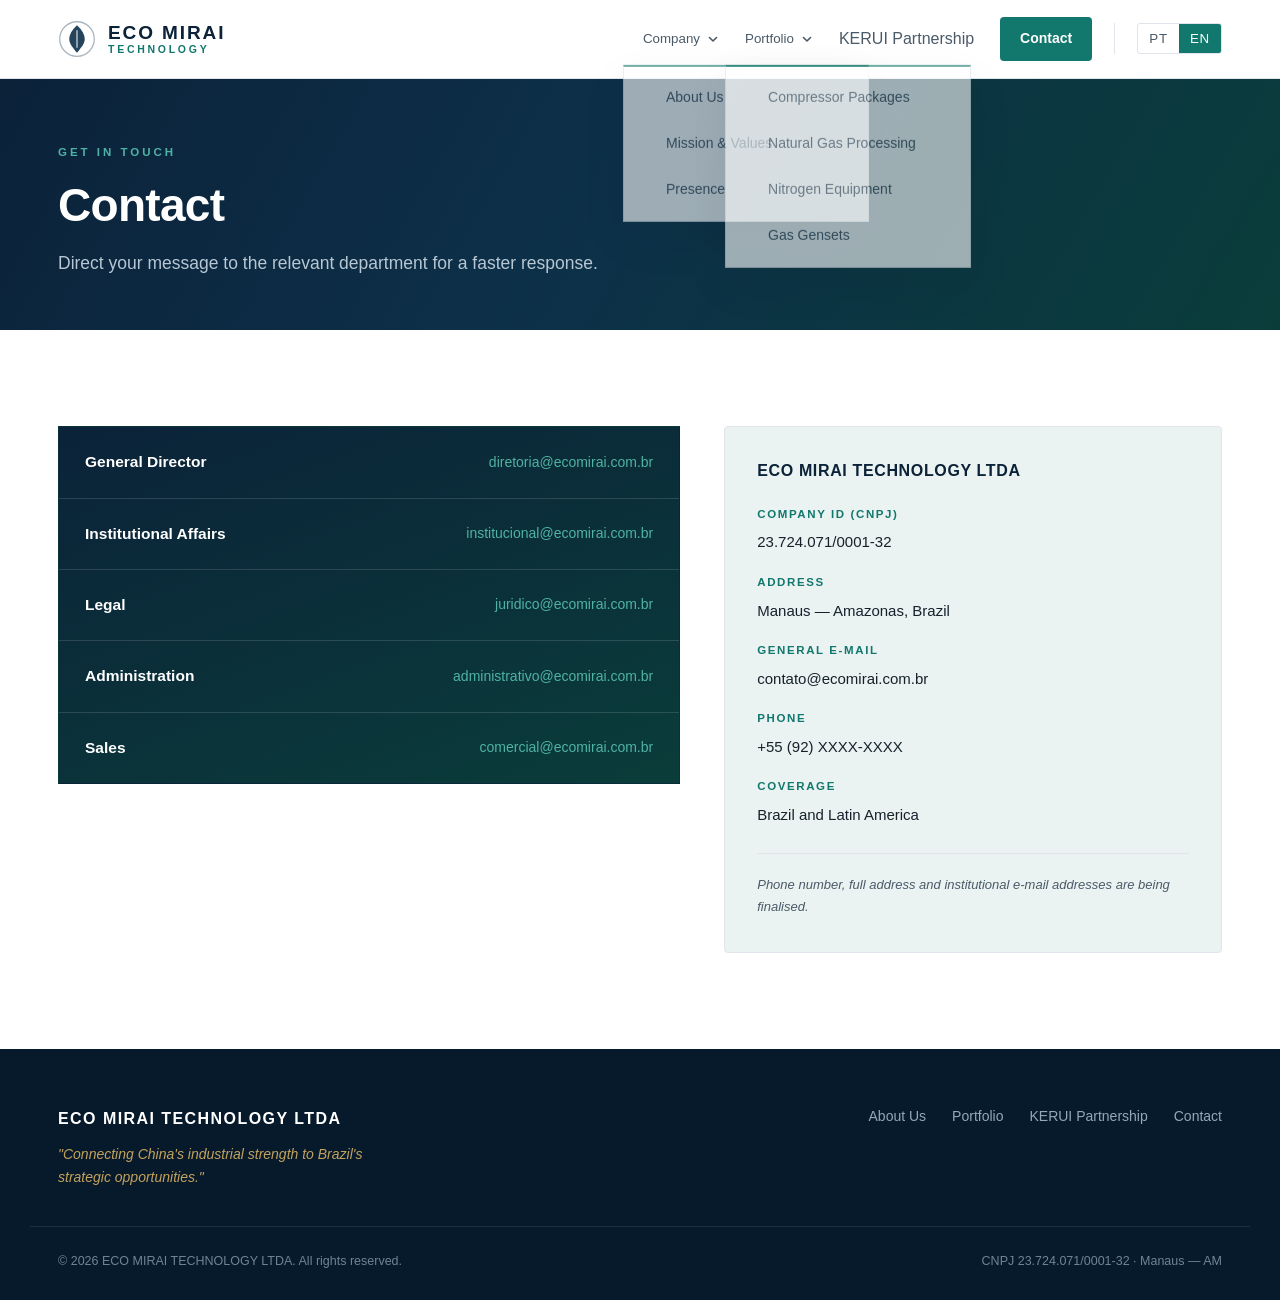
==== contato.html @ ea95db2e "Reestrutura o site em paginas e carrega conteudo real da KERUI Substitui a pagina unica por cinco pa" ====
<!DOCTYPE html>
<html lang="pt-BR">
<head>
<meta charset="UTF-8">
<meta name="viewport" content="width=device-width, initial-scale=1">
<title>Contato — ECO MIRAI TECHNOLOGY</title>
<meta name="description" content="Fale com a ECO MIRAI TECHNOLOGY LTDA — atendimento comercial, institucional, jurídico e administrativo para todo o Brasil e América Latina.">
<meta http-equiv="Content-Security-Policy"
      content="default-src 'self'; img-src 'self' data:; style-src 'self'; script-src 'self'; font-src 'self'; connect-src 'none'; object-src 'none'; base-uri 'none'; form-action 'none'">
<meta name="referrer" content="strict-origin-when-cross-origin">
<meta name="robots" content="noindex, nofollow">
<link rel="icon" href="assets/favicon.svg" type="image/svg+xml">
<link rel="stylesheet" href="css/styles.css">
</head>
<body data-page="contato">

<header class="header" id="header">
  <div class="container header__inner">
    <a class="brand" href="index.html" aria-label="ECO MIRAI">
      <svg class="brand__mark" viewBox="0 0 44 44" aria-hidden="true">
        <circle cx="22" cy="22" r="20" fill="none" stroke="currentColor" stroke-width="1.5" opacity=".35"/>
        <path d="M22 6c6 5.5 9 10.8 9 16 0 5.3-4 10-9 16-5-6-9-10.7-9-16 0-5.2 3-10.5 9-16Z" fill="currentColor" opacity=".9"/>
        <path d="M22 12v20" stroke="#fff" stroke-width="1.6" opacity=".7"/>
      </svg>
      <span class="brand__text"><strong>ECO MIRAI</strong><em data-i18n="brand.tagline">Technology</em></span>
    </a>

    <nav class="nav" id="nav">
      <div class="nav__item nav__item--has-menu">
        <button type="button" class="nav__toggle" aria-expanded="false" aria-controls="menu-empresa">
          <span data-i18n="nav.company">A Empresa</span>
          <svg class="nav__chevron" viewBox="0 0 12 12" fill="none" stroke="currentColor" stroke-width="1.6" aria-hidden="true"><path d="m2.5 4.5 3.5 3.5 3.5-3.5"/></svg>
        </button>
        <div class="nav__menu" id="menu-empresa">
          <a href="empresa.html" data-i18n="nav.about">Quem Somos</a>
          <a href="empresa.html#valores" data-i18n="nav.values">Missão e Valores</a>
          <a href="empresa.html#presenca" data-i18n="nav.presence">Presença</a>
        </div>
      </div>

      <div class="nav__item nav__item--has-menu">
        <button type="button" class="nav__toggle" aria-expanded="false" aria-controls="menu-portfolio">
          <span data-i18n="nav.portfolio">Portfólio</span>
          <svg class="nav__chevron" viewBox="0 0 12 12" fill="none" stroke="currentColor" stroke-width="1.6" aria-hidden="true"><path d="m2.5 4.5 3.5 3.5 3.5-3.5"/></svg>
        </button>
        <div class="nav__menu" id="menu-portfolio">
          <a href="portfolio.html#compressores" data-i18n="nav.compressors">Pacotes de Compressores</a>
          <a href="portfolio.html#gas" data-i18n="nav.gas">Processamento de Gás Natural</a>
          <a href="portfolio.html#nitrogenio" data-i18n="nav.nitrogen">Equipamentos de Nitrogênio</a>
          <a href="portfolio.html#geradores" data-i18n="nav.gensets">Geradores a Gás</a>
        </div>
      </div>

      <div class="nav__item"><a class="nav__link" href="kerui.html" data-i18n="nav.partnership">Parceria KERUI</a></div>
      <div class="nav__item"><a href="contato.html" class="nav__cta is-current" data-i18n="nav.contact">Contato</a></div>
      <div class="nav__item nav__item--lang">
        <div class="langswitch" role="group" aria-label="Language">
          <button type="button" class="langswitch__btn is-active" data-lang="pt">PT</button>
          <button type="button" class="langswitch__btn" data-lang="en">EN</button>
        </div>
      </div>
    </nav>

    <button class="burger" id="burger" aria-label="Menu" aria-expanded="false">
      <span></span><span></span><span></span>
    </button>
  </div>
</header>

<main>

<section class="pagehead pagehead--dark">
  <div class="container">
    <p class="pagehead__kicker" data-i18n="contact.kicker">Fale Conosco</p>
    <h1 class="pagehead__title" data-i18n="contact.title">Contato</h1>
    <p class="pagehead__lead" data-i18n="contact.lead">Direcione sua mensagem ao departamento responsável para um atendimento mais ágil.</p>
  </div>
</section>

<section class="section">
  <div class="container">
    <div class="contact contact--page">
      <div class="contact__depts">
        <a class="dept" href="mailto:diretoria@ecomirai.com.br">
          <span class="dept__label" data-i18n="contact.d1">Diretor Geral</span>
          <span class="dept__mail">diretoria@ecomirai.com.br</span>
        </a>
        <a class="dept" href="mailto:institucional@ecomirai.com.br">
          <span class="dept__label" data-i18n="contact.d2">Institucional</span>
          <span class="dept__mail">institucional@ecomirai.com.br</span>
        </a>
        <a class="dept" href="mailto:juridico@ecomirai.com.br">
          <span class="dept__label" data-i18n="contact.d3">Jurídico</span>
          <span class="dept__mail">juridico@ecomirai.com.br</span>
        </a>
        <a class="dept" href="mailto:administrativo@ecomirai.com.br">
          <span class="dept__label" data-i18n="contact.d4">Administrativo</span>
          <span class="dept__mail">administrativo@ecomirai.com.br</span>
        </a>
        <a class="dept" href="mailto:comercial@ecomirai.com.br">
          <span class="dept__label" data-i18n="contact.d5">Comercial</span>
          <span class="dept__mail">comercial@ecomirai.com.br</span>
        </a>
      </div>

      <aside class="contact__info">
        <h2 data-i18n="contact.infoTitle">ECO MIRAI TECHNOLOGY LTDA</h2>
        <ul class="infolist">
          <li><span data-i18n="contact.i1">CNPJ</span><strong>23.724.071/0001-32</strong></li>
          <li><span data-i18n="contact.i2">Endereço</span><strong data-i18n="contact.i2v">Manaus — Amazonas, Brasil</strong></li>
          <li><span data-i18n="contact.i3">E-mail geral</span><strong>contato@ecomirai.com.br</strong></li>
          <li><span data-i18n="contact.i4">Telefone</span><strong>+55 (92) XXXX-XXXX</strong></li>
          <li><span data-i18n="contact.i5">Atendimento</span><strong data-i18n="contact.i5v">Brasil e América Latina</strong></li>
        </ul>
        <p class="contact__note" data-i18n="contact.note">Telefone, endereço completo e e-mails institucionais em processo de definição final.</p>
      </aside>
    </div>
  </div>
</section>

</main>

<footer class="footer">
  <div class="container footer__inner">
    <div class="footer__brand">
      <strong>ECO MIRAI TECHNOLOGY LTDA</strong>
      <p data-i18n="footer.slogan">"Conectando a força industrial da China às oportunidades estratégicas do Brasil."</p>
    </div>
    <nav class="footer__nav">
      <a href="empresa.html" data-i18n="nav.about">Quem Somos</a>
      <a href="portfolio.html" data-i18n="nav.portfolio">Portfólio</a>
      <a href="kerui.html" data-i18n="nav.partnership">Parceria KERUI</a>
      <a href="contato.html" data-i18n="nav.contact">Contato</a>
    </nav>
  </div>
  <div class="container footer__bottom">
    <span data-i18n="footer.rights">© 2026 ECO MIRAI TECHNOLOGY LTDA. Todos os direitos reservados.</span>
    <span>CNPJ 23.724.071/0001-32 · Manaus — AM</span>
  </div>
</footer>

<script src="js/i18n.js"></script>
<script src="js/main.js"></script>
</body>
</html>
---- css/styles.css ----
/* ==========================================================================
   ECO MIRAI TECHNOLOGY — Institutional site
   ========================================================================== */

:root{
  --navy-900:#071a2c;
  --navy-800:#0b2239;
  --navy-700:#0d3049;
  --navy-600:#14405e;
  --teal-700:#0a3d3a;
  --teal-500:#12776d;
  --teal-300:#4fb3a4;
  --gold-500:#c2a25c;
  --gold-300:#dccb9a;
  --ink:#16212c;
  --ink-soft:#4a5a68;
  --line:#dfe5ea;
  --bg:#ffffff;
  /* Superficie clara secundaria: petroleo bem diluido, e nao cinza neutro.
     Vale para cartoes, hovers e blocos de apoio em todo o site. */
  --bg-alt:#eaf3f1;
  --radius:4px;
  --maxw:1220px;
  --ease:cubic-bezier(.22,.61,.36,1);
}

*,*::before,*::after{box-sizing:border-box}

html{scroll-behavior:smooth;scroll-padding-top:120px;-webkit-text-size-adjust:100%}

body{
  margin:0;
  background:var(--bg);
  color:var(--ink);
  font-family:"Segoe UI",-apple-system,BlinkMacSystemFont,Roboto,"Helvetica Neue",Arial,sans-serif;
  font-size:16px;
  line-height:1.7;
  -webkit-font-smoothing:antialiased;
}

img{max-width:100%;display:block}
a{color:inherit;text-decoration:none}
ul{margin:0;padding:0;list-style:none}
h1,h2,h3,h4{margin:0;line-height:1.22;font-weight:600;letter-spacing:-.015em}
p{margin:0 0 1.1em}
p:last-child{margin-bottom:0}

.container{width:100%;max-width:var(--maxw);margin:0 auto;padding:0 28px}

/* ---------- Seletor de idioma (dentro do cabeçalho) ---------- */
.langswitch{display:flex;border:1px solid var(--line);border-radius:3px;overflow:hidden}
.langswitch__btn{
  background:transparent;border:0;color:var(--ink-soft);
  font:600 11.5px/1 inherit;letter-spacing:.06em;
  padding:7px 11px;cursor:pointer;transition:background .2s,color .2s;
}
.langswitch__btn:hover{color:var(--navy-800);background:var(--bg-alt)}
.langswitch__btn.is-active{background:var(--teal-500);color:#fff}

/* ---------- Header ---------- */
.header{
  position:sticky;top:0;z-index:100;
  background:rgba(255,255,255,.94);
  backdrop-filter:saturate(180%) blur(12px);
  border-bottom:1px solid var(--line);
  transition:box-shadow .25s;
}
.header.is-stuck{box-shadow:0 6px 24px rgba(7,26,44,.09)}
.header__inner{display:flex;align-items:center;gap:32px;height:78px}

.brand{display:flex;align-items:center;gap:12px;color:var(--navy-700);flex-shrink:0}
.brand__mark{width:38px;height:38px}
.brand__text{display:flex;flex-direction:column;line-height:1.1}
.brand__text strong{font-size:19px;letter-spacing:.10em;font-weight:700;color:var(--navy-800)}
.brand__text em{font-style:normal;font-size:10.5px;letter-spacing:.26em;text-transform:uppercase;color:var(--teal-500);font-weight:600}

.nav{margin-left:auto;display:flex;align-items:center;gap:26px}
.nav__item{position:relative;display:flex;align-items:center}
/* Estende a area de hover ate o menu, para o ponteiro nao "cair" no vao */
.nav__item--has-menu{padding-bottom:16px;margin-bottom:-16px}
/* Separa o seletor de idioma dos itens de navegacao */
.nav__item--lang{padding-left:22px;margin-left:-4px;border-left:1px solid var(--line)}

.nav__link,.nav__toggle{
  position:relative;display:inline-flex;align-items:center;gap:7px;
  font:500 14px/1.5 inherit;color:var(--ink-soft);
  background:none;border:0;padding:6px 0;cursor:pointer;
  transition:color .2s;
}
.nav__link::after,.nav__toggle::after{
  content:"";position:absolute;left:0;right:0;bottom:0;height:2px;
  background:var(--teal-500);transform:scaleX(0);transform-origin:left;
  transition:transform .25s var(--ease);
}
.nav__link:hover,.nav__toggle:hover,
.nav__toggle[aria-expanded="true"]{color:var(--navy-800)}
.nav__link:hover::after,.nav__toggle:hover::after,
.nav__toggle[aria-expanded="true"]::after{transform:scaleX(1)}
.nav__link:focus-visible,.nav__toggle:focus-visible{outline:2px solid var(--teal-500);outline-offset:4px}

.nav__chevron{width:12px;height:12px;stroke-linecap:round;stroke-linejoin:round;transition:transform .25s var(--ease)}
.nav__toggle[aria-expanded="true"] .nav__chevron{transform:rotate(180deg)}

.nav__menu{
  position:absolute;top:100%;left:-20px;min-width:246px;
  display:flex;flex-direction:column;padding:8px 0;
  background:#fff;border:1px solid var(--line);border-top:2px solid var(--teal-500);
  box-shadow:0 18px 44px rgba(7,26,44,.14);
  opacity:0;visibility:hidden;transform:translateY(-8px);
  transition:opacity .22s var(--ease),transform .22s var(--ease),visibility .22s;
  z-index:120;
}
.nav__menu.is-open{opacity:1;visibility:visible;transform:none}
.nav__menu a{
  padding:11px 22px;font-size:14px;color:var(--ink-soft);
  transition:background .18s,color .18s,padding-left .18s;
}
.nav__menu a:hover{background:var(--bg-alt);color:var(--navy-800);padding-left:26px}
.nav__menu a:focus-visible{outline:2px solid var(--teal-500);outline-offset:-2px}

.nav__cta{
  background:var(--navy-800);color:#fff;padding:10px 20px;border-radius:var(--radius);
  font-size:14px;font-weight:600;transition:background .22s;
}
.nav__cta:hover{background:var(--teal-500);color:#fff}

.burger{display:none;flex-direction:column;gap:5px;background:none;border:0;padding:8px;cursor:pointer;margin-left:auto}
.burger span{display:block;width:24px;height:2px;background:var(--navy-800);transition:transform .25s,opacity .2s}
.burger[aria-expanded="true"] span:nth-child(1){transform:translateY(7px) rotate(45deg)}
.burger[aria-expanded="true"] span:nth-child(2){opacity:0}
.burger[aria-expanded="true"] span:nth-child(3){transform:translateY(-7px) rotate(-45deg)}

/* ---------- Buttons ---------- */
.btn{
  display:inline-flex;align-items:center;justify-content:center;
  padding:14px 30px;border-radius:var(--radius);
  font-size:14.5px;font-weight:600;letter-spacing:.01em;
  transition:background .22s,color .22s,border-color .22s,transform .2s;
}
.btn--primary{background:var(--teal-500);color:#fff}
.btn--primary:hover{background:#0e6459;transform:translateY(-1px)}
.btn--ghost{border:1px solid rgba(255,255,255,.4);color:#fff}
.btn--ghost:hover{background:rgba(255,255,255,.1);border-color:#fff}

/* ---------- Hero ---------- */
.hero{position:relative;color:#fff;overflow:hidden;background:var(--navy-800)}
.hero__bg{position:absolute;inset:0}
.hero__grid{width:100%;height:100%;object-fit:cover}
.hero__bg::after{
  content:"";position:absolute;inset:0;
  background:linear-gradient(100deg,rgba(7,26,44,.92) 0%,rgba(11,34,57,.72) 48%,rgba(10,61,58,.42) 100%);
}
.hero__inner{position:relative;padding:118px 28px 108px;max-width:940px;margin:0 auto;text-align:left}

.hero__eyebrow{
  font-size:12px;letter-spacing:.28em;text-transform:uppercase;
  color:var(--teal-300);font-weight:600;margin-bottom:22px;
}
.hero__title{
  font-size:clamp(34px,5.2vw,58px);font-weight:600;letter-spacing:-.025em;
  line-height:1.12;margin-bottom:26px;max-width:16ch;
}
.hero__lead{
  font-size:clamp(16px,1.5vw,18.5px);line-height:1.75;
  color:#cfdbe4;max-width:62ch;margin-bottom:38px;
}
.hero__actions{display:flex;gap:14px;flex-wrap:wrap}

.hero__stats{position:relative;border-top:1px solid rgba(255,255,255,.13);background:rgba(7,26,44,.55)}
.hero__stats-grid{display:grid;grid-template-columns:repeat(4,1fr);gap:1px;background:rgba(255,255,255,.09)}
.stat{background:rgba(7,26,44,.6);padding:28px 26px;display:flex;flex-direction:column;gap:8px}
.stat__value{font-size:26px;font-weight:700;letter-spacing:-.01em;color:var(--gold-500)}
.stat__label{font-size:13px;line-height:1.5;color:#a9bccb}

/* ---------- Sections ---------- */
.section{padding:96px 0}
.section--alt{background:var(--bg-alt)}
.section--dark{background:var(--navy-800);color:#dfe8ee}

.sec-head{margin-bottom:54px;max-width:760px}
.sec-head__kicker{
  display:block;font-size:11.5px;letter-spacing:.26em;text-transform:uppercase;
  font-weight:700;color:var(--teal-500);margin-bottom:14px;
}
.sec-head__title{font-size:clamp(26px,3.4vw,38px);color:var(--navy-800);margin-bottom:16px}
.sec-head__lead{font-size:17px;color:var(--ink-soft);margin:0}
.sec-head--light .sec-head__title{color:#fff}
.sec-head--light .sec-head__kicker{color:var(--teal-300)}
.sec-head--light .sec-head__lead{color:#a9bccb}

.sub-head{
  font-size:22px;color:var(--navy-800);margin:64px 0 28px;
  padding-bottom:14px;border-bottom:1px solid var(--line);
}
.sub-head--tight{margin-top:0}

.lead{font-size:18px;color:var(--navy-700);font-weight:500}

/* ---------- About ---------- */
.about{display:grid;grid-template-columns:1.55fr 1fr;gap:56px;align-items:start}
.about__text p{color:var(--ink-soft)}
.about__text .lead{color:var(--navy-700)}
.about__card{
  background:var(--bg-alt);border:1px solid var(--line);
  border-top:3px solid var(--teal-500);
  padding:32px 30px;border-radius:var(--radius);
}
.about__card h2{font-size:16px;color:var(--navy-800);margin-bottom:22px;letter-spacing:.01em}
.deflist{margin:0}
.deflist dt{
  font-size:11.5px;letter-spacing:.14em;text-transform:uppercase;
  color:var(--teal-500);font-weight:700;margin-top:18px;
}
.deflist dt:first-child{margin-top:0}
.deflist dd{margin:4px 0 0;font-size:14.5px;color:var(--ink);line-height:1.5}

/* ---------- Vision / Mission ---------- */
.vm{display:grid;grid-template-columns:1fr 1fr;gap:26px}
.vm__card{
  background:#fff;border:1px solid var(--line);border-radius:var(--radius);
  padding:38px 34px;transition:box-shadow .25s,transform .25s;
}
.vm__card:hover{box-shadow:0 12px 34px rgba(7,26,44,.09);transform:translateY(-2px)}
.vm__card--accent{background:var(--navy-800);border-color:var(--navy-800);color:#dfe8ee}
.vm__tag{
  display:block;font-size:11.5px;letter-spacing:.22em;text-transform:uppercase;
  font-weight:700;color:var(--teal-500);margin-bottom:16px;
}
.vm__card--accent .vm__tag{color:var(--gold-500)}
.vm__card p{font-size:17px;line-height:1.7;color:var(--ink-soft)}
.vm__card--accent p{color:#cfdbe4}

/* ---------- Values ---------- */
.values{display:grid;grid-template-columns:repeat(3,1fr);gap:1px;background:var(--line);border:1px solid var(--line)}
.value{background:#fff;padding:34px 30px;transition:background .25s}
.value:hover{background:var(--bg-alt)}
.value__icon{width:42px;height:42px;color:var(--teal-500);margin-bottom:18px}
.value__icon svg{width:100%;height:100%;stroke-linecap:round;stroke-linejoin:round}
.value h4{font-size:17px;color:var(--navy-800);margin-bottom:10px}
.value p{font-size:14.5px;color:var(--ink-soft);line-height:1.65}

/* ---------- Áreas de atuação ---------- */
.areas{display:grid;grid-template-columns:repeat(3,1fr);gap:26px}
.areas .area:nth-child(4),.areas .area:nth-child(5){grid-column:span 1}
.area{
  position:relative;background:#fff;border:1px solid var(--line);
  border-radius:var(--radius);padding:36px 32px 34px;
  transition:border-color .25s,box-shadow .25s,transform .25s;
}
.area::before{
  content:"";position:absolute;left:0;top:0;bottom:0;width:3px;
  background:var(--teal-500);transform:scaleY(0);transform-origin:top;
  transition:transform .3s var(--ease);
}
.area:hover{box-shadow:0 14px 38px rgba(7,26,44,.1);transform:translateY(-3px);border-color:transparent}
.area:hover::before{transform:scaleY(1)}
.area__num{
  display:block;font-size:12px;font-weight:700;letter-spacing:.16em;
  color:var(--gold-500);margin-bottom:16px;
}
.area h3{font-size:18px;color:var(--navy-800);margin-bottom:12px;line-height:1.35}
.area p{font-size:14.5px;color:var(--ink-soft);line-height:1.7}

/* ---------- Soluções ---------- */
.sol-grid{
  display:grid;grid-template-columns:repeat(3,1fr);
  gap:1px;background:rgba(255,255,255,.1);
  border:1px solid rgba(255,255,255,.1);
}
.sol-grid li{
  background:var(--navy-800);padding:24px 26px;
  font-size:15px;color:#cfdbe4;display:flex;align-items:flex-start;gap:12px;
  transition:background .25s,color .25s;
}
.sol-grid li::before{
  content:"";flex-shrink:0;width:7px;height:7px;margin-top:9px;
  background:var(--teal-300);transform:rotate(45deg);transition:background .25s;
}
.sol-grid li:hover{background:var(--navy-700);color:#fff}
.sol-grid li:hover::before{background:var(--gold-500)}

/* ---------- Galeria ---------- */
.gallery{display:grid;grid-template-columns:repeat(3,1fr);gap:26px}
.shot{margin:0}
.shot__btn{
  display:block;width:100%;padding:0;cursor:zoom-in;
  background:var(--bg-alt);border:1px solid var(--line);border-radius:var(--radius);
  overflow:hidden;transition:box-shadow .25s,transform .25s,border-color .25s;
}
.shot__btn img{
  width:100%;height:auto;aspect-ratio:16/11;object-fit:cover;
  transition:transform .45s var(--ease);
}
.shot__btn:hover{box-shadow:0 14px 38px rgba(7,26,44,.14);transform:translateY(-3px);border-color:transparent}
.shot__btn:hover img{transform:scale(1.045)}
.shot__btn:focus-visible{outline:2px solid var(--teal-500);outline-offset:3px}
.shot figcaption{
  margin-top:14px;font-size:14px;line-height:1.55;color:var(--ink-soft);
  padding-left:14px;border-left:2px solid var(--teal-500);
}
.gallery__note{
  margin-top:34px;padding-top:20px;border-top:1px solid var(--line);
  font-size:13px;color:var(--ink-soft);font-style:italic;
}

/* ---------- Lightbox ---------- */
.lightbox{
  position:fixed;inset:0;z-index:200;
  display:flex;align-items:center;justify-content:center;gap:12px;
  padding:32px;background:rgba(7,26,44,.94);
  opacity:0;transition:opacity .28s var(--ease);
}
.lightbox[hidden]{display:none}
.lightbox.is-open{opacity:1}
.lightbox__figure{margin:0;max-width:min(1100px,100%);display:flex;flex-direction:column;gap:18px}
.lightbox__img{
  max-width:100%;max-height:74vh;object-fit:contain;
  border-radius:var(--radius);background:var(--navy-900);
}
.lightbox__caption{margin:0;text-align:center;font-size:14.5px;color:#cfdbe4}

.lightbox__close,.lightbox__nav{
  flex-shrink:0;display:flex;align-items:center;justify-content:center;
  background:rgba(255,255,255,.08);border:1px solid rgba(255,255,255,.2);
  color:#fff;border-radius:50%;cursor:pointer;
  transition:background .22s,border-color .22s;
}
.lightbox__close:hover,.lightbox__nav:hover{background:rgba(255,255,255,.18);border-color:#fff}
.lightbox__close:focus-visible,.lightbox__nav:focus-visible{outline:2px solid var(--teal-300);outline-offset:3px}
.lightbox__nav{width:52px;height:52px}
.lightbox__nav svg{width:26px;height:26px;stroke-linecap:round;stroke-linejoin:round}
.lightbox__close{position:absolute;top:22px;right:22px;width:44px;height:44px}
.lightbox__close svg{width:20px;height:20px;stroke-linecap:round}

body.is-locked{overflow:hidden}

/* ---------- KERUI ---------- */
.kerui{display:grid;grid-template-columns:1.35fr 1fr;gap:60px;align-items:start}
.kerui__text p{color:var(--ink-soft)}
.kerui__text .sec-head__title{margin-bottom:20px}
.kerui__sub{font-weight:600;color:var(--navy-700)!important;margin-bottom:16px}

.checklist{display:grid;gap:12px}
.checklist li{
  position:relative;padding-left:30px;font-size:15px;color:var(--ink-soft);
}
.checklist li::before{
  content:"";position:absolute;left:0;top:7px;width:16px;height:16px;
  border-radius:50%;background:rgba(18,119,109,.12);
}
.checklist li::after{
  content:"";position:absolute;left:5px;top:12px;width:6px;height:3px;
  border-left:1.8px solid var(--teal-500);border-bottom:1.8px solid var(--teal-500);
  transform:rotate(-45deg);
}

.kerui__panel{
  background:linear-gradient(160deg,var(--navy-800),var(--teal-700));
  color:#dfe8ee;padding:44px 38px;border-radius:var(--radius);
}
.kerui__badge{
  display:inline-block;font-size:13px;font-weight:700;letter-spacing:.2em;
  color:var(--gold-500);border:1px solid rgba(194,162,92,.45);
  padding:9px 16px;border-radius:3px;margin-bottom:26px;
}
.kerui__panel p{font-size:15.5px;line-height:1.75;color:#c6d5e0}
.kerui__meta{
  display:grid;gap:20px;margin-top:32px;padding-top:28px;
  border-top:1px solid rgba(255,255,255,.14);
}
.kerui__meta div{display:flex;flex-direction:column;gap:4px}
.kerui__meta strong{font-size:18px;color:#fff;font-weight:600}
.kerui__meta span{font-size:12.5px;letter-spacing:.1em;text-transform:uppercase;color:#93a7b8}

/* ---------- Two column ---------- */
.twocol{display:grid;grid-template-columns:1fr 1fr;gap:56px}
.twocol p{color:var(--ink-soft)}
.presence-pills{display:flex;flex-wrap:wrap;gap:10px;margin-top:26px}
.presence-pills span{
  font-size:13px;font-weight:600;color:var(--navy-700);
  background:#fff;border:1px solid var(--line);
  padding:9px 16px;border-radius:100px;
}

/* ---------- Mapa de presença ---------- */
.presence{
  display:grid;grid-template-columns:1.02fr .98fr;gap:54px;align-items:center;
  margin-top:56px;padding-top:48px;border-top:1px solid var(--line);
}
.presence__map svg{display:block;width:100%;height:auto;overflow:visible}

.map__land{fill:#dae3e9;stroke:#bcccd6;stroke-width:1;vector-effect:non-scaling-stroke}
.map__brazil{fill:var(--teal-500);stroke:#0a5f56;stroke-width:1;vector-effect:non-scaling-stroke}

.map__dot{fill:var(--gold-500);stroke:#fff;stroke-width:1.4;vector-effect:non-scaling-stroke}
/* transform-box:fill-box e obrigatorio: sem ele, o padrao do SVG (view-box)
   faz o transform-origin cair no centro do viewBox e o anel pulsa longe do ponto. */
.map__pulse{
  fill:var(--gold-500);opacity:.35;
  transform-box:fill-box;transform-origin:center;
  animation:mapPulse 2.6s ease-out infinite;
}
.map__label{
  fill:var(--navy-800);font-size:2.6px;font-weight:700;
  letter-spacing:.06px;font-family:inherit;
}
@keyframes mapPulse{
  0%{transform:scale(.7);opacity:.5}
  70%{transform:scale(2.1);opacity:0}
  100%{transform:scale(2.1);opacity:0}
}

.map-legend{display:grid;gap:15px;margin-bottom:28px}
.map-legend li{display:flex;align-items:flex-start;gap:13px;font-size:14.5px;color:var(--ink-soft)}
.map-legend__key{flex-shrink:0;width:15px;height:15px;margin-top:4px;border-radius:3px}
.map-legend__key--hq{background:var(--gold-500);border-radius:50%}
.map-legend__key--brazil{background:var(--teal-500)}
.map-legend__key--latam{background:#dae3e9;border:1px solid #bcccd6}

.map__note{
  margin-top:22px;padding-top:16px;border-top:1px solid var(--line);
  font-size:12.5px;line-height:1.6;color:var(--ink-soft);font-style:italic;
}

/* ---------- Contato ---------- */
.contact{display:grid;grid-template-columns:1.25fr 1fr;gap:44px;align-items:start}
.contact__depts{display:grid;gap:1px;background:rgba(255,255,255,.1);border:1px solid rgba(255,255,255,.1)}
.dept{
  background:var(--navy-800);padding:22px 26px;
  display:flex;justify-content:space-between;align-items:center;gap:20px;
  transition:background .22s;
}
.dept:hover{background:var(--navy-700)}
.dept__label{font-size:15.5px;font-weight:600;color:#fff}
.dept__mail{font-size:14px;color:var(--teal-300);transition:color .22s}
.dept:hover .dept__mail{color:var(--gold-500)}

.contact__info{
  background:rgba(255,255,255,.045);border:1px solid rgba(255,255,255,.12);
  padding:34px 32px;border-radius:var(--radius);
}
.contact__info h2{font-size:16px;color:#fff;letter-spacing:.04em;margin-bottom:24px}
.infolist{display:grid;gap:18px}
.infolist li{display:flex;flex-direction:column;gap:5px}
.infolist span{font-size:11.5px;letter-spacing:.14em;text-transform:uppercase;color:var(--teal-300);font-weight:700}
.infolist strong{font-size:15px;font-weight:500;color:#e4edf3}
.contact__note{
  margin-top:26px;padding-top:20px;border-top:1px solid rgba(255,255,255,.12);
  font-size:13px;color:#8fa3b4;font-style:italic;
}

/* ---------- Footer ---------- */
.footer{background:var(--navy-900);color:#93a7b8;padding:56px 0 0}
.footer__inner{
  display:flex;justify-content:space-between;gap:40px;flex-wrap:wrap;
  padding-bottom:36px;border-bottom:1px solid #1a3047;
}
.footer__brand strong{display:block;color:#fff;font-size:16px;letter-spacing:.09em;margin-bottom:10px}
.footer__brand p{font-size:14px;color:var(--gold-500);font-style:italic;max-width:42ch}
.footer__nav{display:flex;flex-wrap:wrap;gap:26px;align-items:flex-start}
.footer__nav a{font-size:14px;transition:color .2s}
.footer__nav a:hover{color:#fff}
.footer__bottom{
  display:flex;justify-content:space-between;gap:20px;flex-wrap:wrap;
  padding-top:24px;padding-bottom:28px;font-size:12.5px;color:#6d8497;
}

/* ---------- Reveal on scroll ---------- */
.reveal{opacity:0;transform:translateY(22px);transition:opacity .7s var(--ease),transform .7s var(--ease)}
.reveal.is-visible{opacity:1;transform:none}
@media (prefers-reduced-motion:reduce){
  html{scroll-behavior:auto}
  .reveal{opacity:1;transform:none;transition:none}
  *{animation-duration:.01ms!important;transition-duration:.01ms!important}
}

/* ==========================================================================
   Responsive
   ========================================================================== */
@media (max-width:1024px){
  .about,.kerui,.twocol,.contact,.presence{grid-template-columns:1fr;gap:40px}
  .presence__map{max-width:440px;margin:0 auto}
  .values,.areas,.sol-grid,.gallery{grid-template-columns:repeat(2,1fr)}
  .hero__stats-grid{grid-template-columns:repeat(2,1fr)}
  .section{padding:76px 0}
}

@media (max-width:860px){
  .burger{display:flex}
  .nav{
    position:absolute;top:100%;left:0;right:0;
    flex-direction:column;align-items:stretch;gap:0;
    background:#fff;border-bottom:1px solid var(--line);
    box-shadow:0 18px 40px rgba(7,26,44,.14);
    max-height:0;overflow:hidden;transition:max-height .32s var(--ease);
  }
  /* Folga suficiente para novos itens de menu; se ainda assim estourar,
     o menu rola em vez de cortar o último link silenciosamente. */
  .nav.is-open{max-height:min(760px,calc(100vh - 68px));overflow-y:auto}

  /* No celular o dropdown vira sanfona dentro do proprio menu */
  .nav__item{display:block;width:100%}
  .nav__item--has-menu{padding-bottom:0;margin-bottom:0}
  /* Idioma vai para o rodape do menu, sem a divisoria vertical do desktop */
  .nav__item--lang{padding:18px 28px;margin:0;border-left:0;display:flex;justify-content:center}
  .nav__link,.nav__toggle{
    width:100%;padding:16px 28px;font-size:15px;
    justify-content:space-between;border-bottom:1px solid var(--line);
  }
  .nav__link::after,.nav__toggle::after{display:none}
  .nav__menu{
    position:static;min-width:0;padding:0;
    opacity:1;visibility:visible;transform:none;
    background:var(--bg-alt);border:0;box-shadow:none;
    max-height:0;overflow:hidden;
    transition:max-height .28s var(--ease);
  }
  .nav__menu.is-open{max-height:260px}
  .nav__menu a{padding:14px 28px 14px 42px;border-bottom:1px solid var(--line)}
  .nav__menu a:hover{padding-left:42px}
  .nav__cta{display:block;margin:16px 28px 22px;text-align:center;border:0}
  .header__inner{height:68px}
}

@media (max-width:640px){
  .container{padding:0 20px}
  .hero__inner{padding:78px 20px 68px}
  .values,.areas,.sol-grid,.vm,.hero__stats-grid,.gallery{grid-template-columns:1fr}
  /* No celular as setas ficam sobrepostas às bordas, para a imagem
     aproveitar toda a largura — senão a ampliação fica menor que a miniatura. */
  .lightbox{padding:16px;gap:0}
  .lightbox__figure{width:100%;max-width:100%}
  .lightbox__nav{position:absolute;top:50%;transform:translateY(-50%);width:44px;height:44px}
  .lightbox__nav--prev{left:10px}
  .lightbox__nav--next{right:10px}
  .lightbox__img{max-height:62vh}
  .lightbox__caption{padding:0 52px}
  .section{padding:60px 0}
  .sec-head{margin-bottom:38px}
  .btn{width:100%}
  .dept{flex-direction:column;align-items:flex-start;gap:6px}
  .footer__bottom{flex-direction:column;gap:8px}
}

/* ==========================================================================
   Componentes das paginas internas (site multipagina)
   ========================================================================== */

/* ---------- Item de navegacao da pagina atual ---------- */
.nav__link.is-current,.nav__toggle.is-current{color:var(--navy-800);font-weight:600}
.nav__link.is-current::after,.nav__toggle.is-current::after{transform:scaleX(1)}
.nav__cta.is-current{background:var(--teal-500)}

/* ---------- Cabecalho de pagina interna ---------- */
.pagehead{padding:64px 0 52px;background:var(--bg-alt);border-bottom:1px solid var(--line)}
.pagehead--dark{background:var(--navy-800);border-bottom:0}
.pagehead__kicker{
  font-size:11.5px;letter-spacing:.26em;text-transform:uppercase;
  font-weight:700;color:var(--teal-500);margin-bottom:14px;
}
.pagehead--dark .pagehead__kicker{color:var(--teal-300)}
.pagehead__title{font-size:clamp(30px,4.4vw,46px);color:var(--navy-800);margin-bottom:16px}
.pagehead--dark .pagehead__title{color:#fff}
.pagehead__lead{font-size:17.5px;color:var(--ink-soft);max-width:70ch;margin:0}
.pagehead--dark .pagehead__lead{color:#b7c7d4}

/* ---------- Ancoras internas ---------- */
.anchors{display:flex;flex-wrap:wrap;gap:10px;margin-top:30px}
.anchors a{
  font-size:13.5px;font-weight:600;color:var(--navy-700);
  background:#fff;border:1px solid var(--line);
  padding:9px 16px;border-radius:100px;transition:border-color .2s,color .2s;
}
.anchors a:hover{border-color:var(--teal-500);color:var(--teal-500)}

/* ---------- Grade de tres areas ---------- */
.areas--three{grid-template-columns:repeat(3,1fr)}

/* ---------- Linhas de produto (home) ---------- */
.lines{display:grid;grid-template-columns:repeat(2,1fr);gap:22px}
.line{
  display:block;background:#fff;border:1px solid var(--line);border-radius:var(--radius);
  padding:32px 30px;transition:box-shadow .25s,transform .25s,border-color .25s;
}
.line:hover{box-shadow:0 16px 40px rgba(7,26,44,.11);transform:translateY(-3px);border-color:transparent}
.line__num{display:block;font-size:12px;font-weight:700;letter-spacing:.16em;color:var(--gold-500);margin-bottom:14px}
.line h3{font-size:19px;color:var(--navy-800);margin-bottom:11px}
.line p{font-size:14.5px;color:var(--ink-soft);line-height:1.7;margin-bottom:16px}
.line__go{font-size:13.5px;font-weight:600;color:var(--teal-500)}
.line__go::after{content:" \2192";transition:margin .2s}
.line:hover .line__go::after{margin-left:4px}

/* ---------- Casos ---------- */
.cases{display:grid;grid-template-columns:repeat(2,1fr);gap:22px}
.case{
  background:var(--bg-alt);border-left:3px solid var(--teal-500);
  padding:28px 30px;border-radius:0 var(--radius) var(--radius) 0;
}
.case__place{
  display:block;font-size:11.5px;letter-spacing:.14em;text-transform:uppercase;
  font-weight:700;color:var(--gold-500);margin-bottom:10px;
}
.case h3{font-size:17.5px;color:var(--navy-800);margin-bottom:10px}
.case p{font-size:14.5px;color:var(--ink-soft);line-height:1.7}

/* ---------- Chamada final ---------- */
.cta{
  display:flex;align-items:center;justify-content:space-between;gap:32px;flex-wrap:wrap;
  background:#fff;border:1px solid var(--line);border-top:3px solid var(--teal-500);
  padding:40px 42px;border-radius:var(--radius);
}
.cta__title{font-size:26px;color:var(--navy-800);margin-bottom:8px}
.cta__lead{font-size:15.5px;color:var(--ink-soft);margin:0}
.btn--inline{margin-top:26px}

/* ---------- Destaque (Ariel) ---------- */
.highlight{
  display:flex;align-items:center;gap:28px;flex-wrap:wrap;
  background:var(--navy-800);color:#dfe8ee;
  padding:30px 34px;border-radius:var(--radius);margin-bottom:40px;
}
.highlight__badge{
  font-size:15px;font-weight:700;letter-spacing:.2em;color:var(--gold-500);
  border:1px solid rgba(194,162,92,.45);padding:12px 20px;border-radius:3px;flex-shrink:0;
}
.highlight > div:last-child{flex:1 1 320px}
.highlight h3{font-size:18px;color:#fff;margin-bottom:8px}
.highlight p{font-size:14.5px;color:#c6d5e0;line-height:1.7;margin:0}

/* ---------- Tabelas de especificacao ---------- */
.specs{display:grid;grid-template-columns:repeat(2,1fr);gap:24px}
.specs--three{grid-template-columns:repeat(3,1fr)}
.spec{
  background:#fff;border:1px solid var(--line);border-radius:var(--radius);
  overflow:hidden;display:flex;flex-direction:column;
  transition:box-shadow .25s,transform .25s,border-color .25s;
}
.spec:hover{box-shadow:0 16px 40px rgba(7,26,44,.11);transform:translateY(-3px);border-color:transparent}

/* Faixa de titulo em petroleo — separa o equipamento da ficha tecnica */
.spec__title{
  margin:0;padding:19px 24px;font-size:16px;line-height:1.35;color:#fff;
  background:linear-gradient(135deg,var(--navy-800) 0%,var(--teal-700) 100%);
}

/* Numeros de maior apelo comercial, puxados para fora da tabela */
.spec__figures{
  display:grid;grid-template-columns:repeat(auto-fit,minmax(88px,1fr));
  gap:1px;background:var(--line);border-bottom:1px solid var(--line);
}
.spec__fig{background:var(--teal-050);padding:17px 10px;text-align:center}
.spec__fig strong{
  display:block;font-size:clamp(17px,1.6vw,21px);font-weight:700;
  color:var(--teal-500);line-height:1.15;letter-spacing:-.01em;
}
.spec__fig span{
  display:block;margin-top:6px;font-size:10px;letter-spacing:.1em;
  text-transform:uppercase;color:var(--ink-soft);line-height:1.3;
}

.spec__note{font-size:14px;color:var(--ink-soft);line-height:1.65;margin:0;padding:20px 24px 4px}
.spec__table{width:100%;border-collapse:collapse;font-size:14px;margin-top:auto}
.spec__table th,.spec__table td{
  text-align:left;padding:11px 24px;border-bottom:1px solid var(--line);
  vertical-align:top;line-height:1.5;
}
.spec__table tr:last-child th,.spec__table tr:last-child td{border-bottom:0}
.spec__table th{font-weight:500;color:var(--ink-soft);width:52%;padding-right:12px}
.spec__table td{font-weight:600;color:var(--navy-800)}
/* Faixa alternada: facilita seguir a linha em tabelas longas */
.spec__table tr:nth-child(odd) th,
.spec__table tr:nth-child(odd) td{background:rgba(18,119,109,.04)}

/* ---------- Colunas de tags ---------- */
.tagcols{display:grid;grid-template-columns:repeat(4,1fr);gap:1px;background:var(--line);border:1px solid var(--line)}
.tagcol{background:#fff;padding:26px 24px}
.tagcol h4{
  font-size:12px;letter-spacing:.14em;text-transform:uppercase;
  color:var(--teal-500);margin-bottom:14px;font-weight:700;
}
.tagcol ul{display:grid;gap:9px}
.tagcol li{font-size:14.5px;color:var(--ink-soft);line-height:1.5}

/* ---------- Marcas / listas horizontais ---------- */
.brands__lead{font-size:15px;color:var(--ink-soft);margin-bottom:22px;max-width:70ch}
.brands{display:flex;flex-wrap:wrap;gap:10px}
.brands li{
  font-size:14px;font-weight:600;color:var(--navy-700);
  background:#fff;border:1px solid var(--line);
  padding:11px 20px;border-radius:var(--radius);
}
.brands--wide li{font-size:15.5px;padding:14px 28px}

/* ---------- Cartoes genericos ---------- */
.cardgrid{display:grid;grid-template-columns:repeat(3,1fr);gap:22px}
.cardgrid--four{grid-template-columns:repeat(4,1fr)}
.card{background:#fff;border:1px solid var(--line);border-radius:var(--radius);padding:30px 28px}
.card--tight{padding:26px 24px}
.card h3{font-size:17px;color:var(--navy-800);margin-bottom:14px}
.card p{font-size:14.5px;color:var(--ink-soft);line-height:1.7}
.ticks{display:grid;gap:11px}
.ticks li{position:relative;padding-left:24px;font-size:14.5px;color:var(--ink-soft);line-height:1.55}
.ticks li::before{
  content:"";position:absolute;left:2px;top:8px;width:6px;height:6px;
  background:var(--teal-500);transform:rotate(45deg);
}

/* ---------- Blocos de destaque ---------- */
.callout{
  background:var(--bg-alt);border:1px solid var(--line);border-left:3px solid var(--teal-500);
  padding:30px 32px;border-radius:0 var(--radius) var(--radius) 0;margin-top:28px;
}
.section--alt .callout{background:#fff}
.callout--alt{border-left-color:var(--gold-500)}
.callout--dark{background:rgba(255,255,255,.05);border-color:rgba(255,255,255,.14);border-left-color:var(--gold-500);margin-top:34px}
.callout h3{font-size:18px;color:var(--navy-800);margin-bottom:12px}
.callout--dark h3{color:#fff}
.callout p{font-size:15px;color:var(--ink-soft);line-height:1.75;margin:0}
.callout--dark p{color:#c6d5e0}

/* ---------- Grade de caracteristicas (fundo escuro) ---------- */
.featgrid{display:grid;grid-template-columns:repeat(3,1fr);gap:1px;background:rgba(255,255,255,.1);border:1px solid rgba(255,255,255,.1)}
.feat{background:var(--navy-800);padding:30px 28px}
.feat h3{font-size:17px;color:#fff;margin-bottom:11px}
.feat p{font-size:14.5px;color:#c6d5e0;line-height:1.7}

/* ---------- Numeros ---------- */
.numbers{display:grid;grid-template-columns:repeat(4,1fr);gap:1px;background:rgba(255,255,255,.1);border:1px solid rgba(255,255,255,.1)}
.number{background:var(--navy-800);padding:32px 28px;display:flex;flex-direction:column;gap:10px}
.number strong{font-size:38px;font-weight:700;color:var(--gold-500);line-height:1}
.number span{font-size:13.5px;color:#a9bccb;line-height:1.55}

.bignum{
  text-align:center;padding:44px 24px;margin-bottom:34px;
  background:linear-gradient(160deg,var(--navy-800),var(--teal-700));
  border-radius:var(--radius);color:#fff;
}
.bignum strong{display:block;font-size:clamp(38px,6vw,64px);font-weight:700;color:var(--gold-500);line-height:1;margin-bottom:14px}
.bignum span{font-size:15.5px;color:#c6d5e0}

/* ---------- Aviso de atribuicao ---------- */
.disclaimer{
  margin-top:36px;padding-top:22px;border-top:1px solid var(--line);
  font-size:13.5px;color:var(--ink-soft);font-style:italic;max-width:88ch;
}

/* ---------- Contato em pagina propria ---------- */
.contact--page .contact__depts{background:rgba(7,26,44,.12);border-color:rgba(7,26,44,.12)}
.contact--page .contact__info{background:var(--bg-alt);border-color:var(--line)}
.contact--page .contact__info h2{color:var(--navy-800)}
.contact--page .infolist span{color:var(--teal-500)}
.contact--page .infolist strong{color:var(--ink)}
.contact--page .contact__note{color:var(--ink-soft);border-top-color:var(--line)}

/* ==========================================================================
   Responsivo — componentes novos
   ========================================================================== */
@media (max-width:1024px){
  .areas--three,.cardgrid,.cardgrid--four,.featgrid,.specs--three{grid-template-columns:repeat(2,1fr)}
  .tagcols,.numbers{grid-template-columns:repeat(2,1fr)}
}

@media (max-width:860px){
  .nav__item--lang{padding:18px 28px;margin:0;border-left:0;display:flex;justify-content:center}
  /* Alvo de toque de 44px: no desktop o botao e pequeno de proposito,
     mas no celular precisa caber um dedo. */
  .nav__item--lang .langswitch__btn{padding:16px 26px}
}

@media (max-width:640px){
  .pagehead{padding:44px 0 38px}
  .lines,.cases,.specs,.specs--three,.cardgrid,.cardgrid--four,
  .featgrid,.numbers,.tagcols,.areas--three{grid-template-columns:1fr}
  .cta{flex-direction:column;align-items:flex-start;padding:30px 26px}
  .highlight{flex-direction:column;align-items:flex-start;gap:18px;padding:26px 24px}
  /* Em coluna, o eixo principal e vertical: sem isto o flex-basis de 320px
     usado como largura minima no desktop vira altura minima e abre um vao. */
  .highlight > div:last-child{flex:0 1 auto}
  .anchors a{font-size:12.5px;padding:8px 13px}
}

/* ==========================================================================
   Reforco cromatico do azul petroleo — impacto na primeira dobra da home
   ========================================================================== */

:root{
  --teal-050:#eaf3f1;   /* fundo de secao, petroleo bem diluido */
  --teal-900:#082e2d;   /* petroleo profundo, para faixas escuras */
}

/* ---------- Hero: deixa o petroleo aparecer na diagonal ----------
   O overlay antigo era quase todo azul-marinho e apagava o verde-petroleo
   do gradiente de fundo. Agora ele abre para o petroleo a direita. */
.hero__bg::after{
  background:
    linear-gradient(100deg,
      rgba(7,26,44,.92) 0%,
      rgba(9,45,62,.80) 42%,
      rgba(9,64,60,.62) 78%,
      rgba(12,92,84,.50) 100%);
}

/* Faixa de indicadores em petroleo, e nao em preto-azulado */
.hero__stats{
  background:linear-gradient(90deg,rgba(7,26,44,.72) 0%,rgba(9,58,56,.72) 100%);
  border-top-color:rgba(127,212,200,.28);
}
.hero__stats-grid{background:rgba(127,212,200,.18)}
.stat{background:transparent}
.stat__value{color:var(--gold-500)}

/* ---------- Secoes claras ganham um fundo levemente petroleo ---------- */
.section--alt{background:var(--teal-050)}
.section--alt .line{border-color:#cfe2de}

/* ---------- Secoes escuras viram degrade petroleo ----------
   As celulas internas (numeros, caracteristicas) precisam ficar
   transparentes, senao o fundo solido delas cobre o degrade. */
.section--dark{
  background:linear-gradient(135deg,var(--navy-800) 0%,var(--navy-700) 42%,var(--teal-700) 100%);
}
.section--dark .feat,
.section--dark .number{background:transparent}
.featgrid,.numbers{background:rgba(127,212,200,.20);border-color:rgba(127,212,200,.20)}

/* ---------- Cabecalho das paginas internas ---------- */
.pagehead{background:var(--teal-050);border-bottom-color:#cfe2de}
.pagehead--dark{
  background:linear-gradient(120deg,var(--navy-800) 0%,var(--navy-700) 45%,var(--teal-700) 100%);
}
/* Chips de ancora sobre o cabecalho escuro */
.pagehead--dark .anchors a{
  background:rgba(255,255,255,.08);border-color:rgba(127,212,200,.34);color:#dfe8ee;
}
.pagehead--dark .anchors a:hover{
  background:rgba(255,255,255,.16);border-color:var(--teal-300);color:#fff;
}

/* ---------- Destaque Ariel em petroleo ---------- */
.highlight{background:linear-gradient(135deg,var(--navy-800) 0%,var(--teal-700) 100%)}

/* ---------- Cartao da missao acompanha o mesmo degrade ---------- */
.vm__card--accent{
  background:linear-gradient(135deg,var(--navy-800) 0%,var(--teal-700) 100%);
  border-color:transparent;
}

/* ---------- Lista de departamentos: degrade unico atras das celulas ---------- */
.contact--page .contact__depts{
  background:linear-gradient(160deg,var(--navy-800) 0%,var(--teal-700) 100%);
  border-color:transparent;gap:0;
}
.contact--page .dept{background:transparent;border-bottom:1px solid rgba(255,255,255,.13)}
.contact--page .dept:last-child{border-bottom:0}
.contact--page .dept:hover{background:rgba(255,255,255,.07)}

/* ---------- Cartoes de linha de produto: acento petroleo no topo ---------- */
.line{position:relative;overflow:hidden}
.line::before{
  content:"";position:absolute;left:0;right:0;top:0;height:3px;
  background:linear-gradient(90deg,var(--teal-500),var(--teal-300));
  transform:scaleX(0);transform-origin:left;
  transition:transform .32s var(--ease);
}
.line:hover::before{transform:scaleX(1)}

/* ---------- Pilares: numeracao em petroleo sobre chip claro ---------- */
.area__num{
  display:inline-block;color:var(--teal-500);
  background:var(--teal-050);border:1px solid #cfe2de;
  padding:5px 11px;border-radius:100px;letter-spacing:.12em;
}

/* ---------- Chamada final: faixa petroleo com botao dourado ---------- */
.cta{
  background:linear-gradient(135deg,var(--navy-800) 0%,var(--teal-700) 100%);
  border:0;border-top:3px solid var(--gold-500);
}
.cta__title{color:#fff}
.cta__lead{color:#bed2d0}
.cta .btn--primary{background:var(--gold-500);color:var(--navy-900)}
.cta .btn--primary:hover{background:#d4b571}

/* ---------- Casos: borda petroleo mais presente ---------- */
.case{background:var(--teal-050);border-left-color:var(--teal-500)}
/* O caso da America Latina e o mais relevante para o publico do site */
.case--latam{border-left-color:var(--gold-500)}
.case--latam .case__place{color:var(--teal-500)}
/* Dentro de secao ja tingida, o cartao precisa voltar ao branco para destacar */
.section--alt .case{background:#fff}
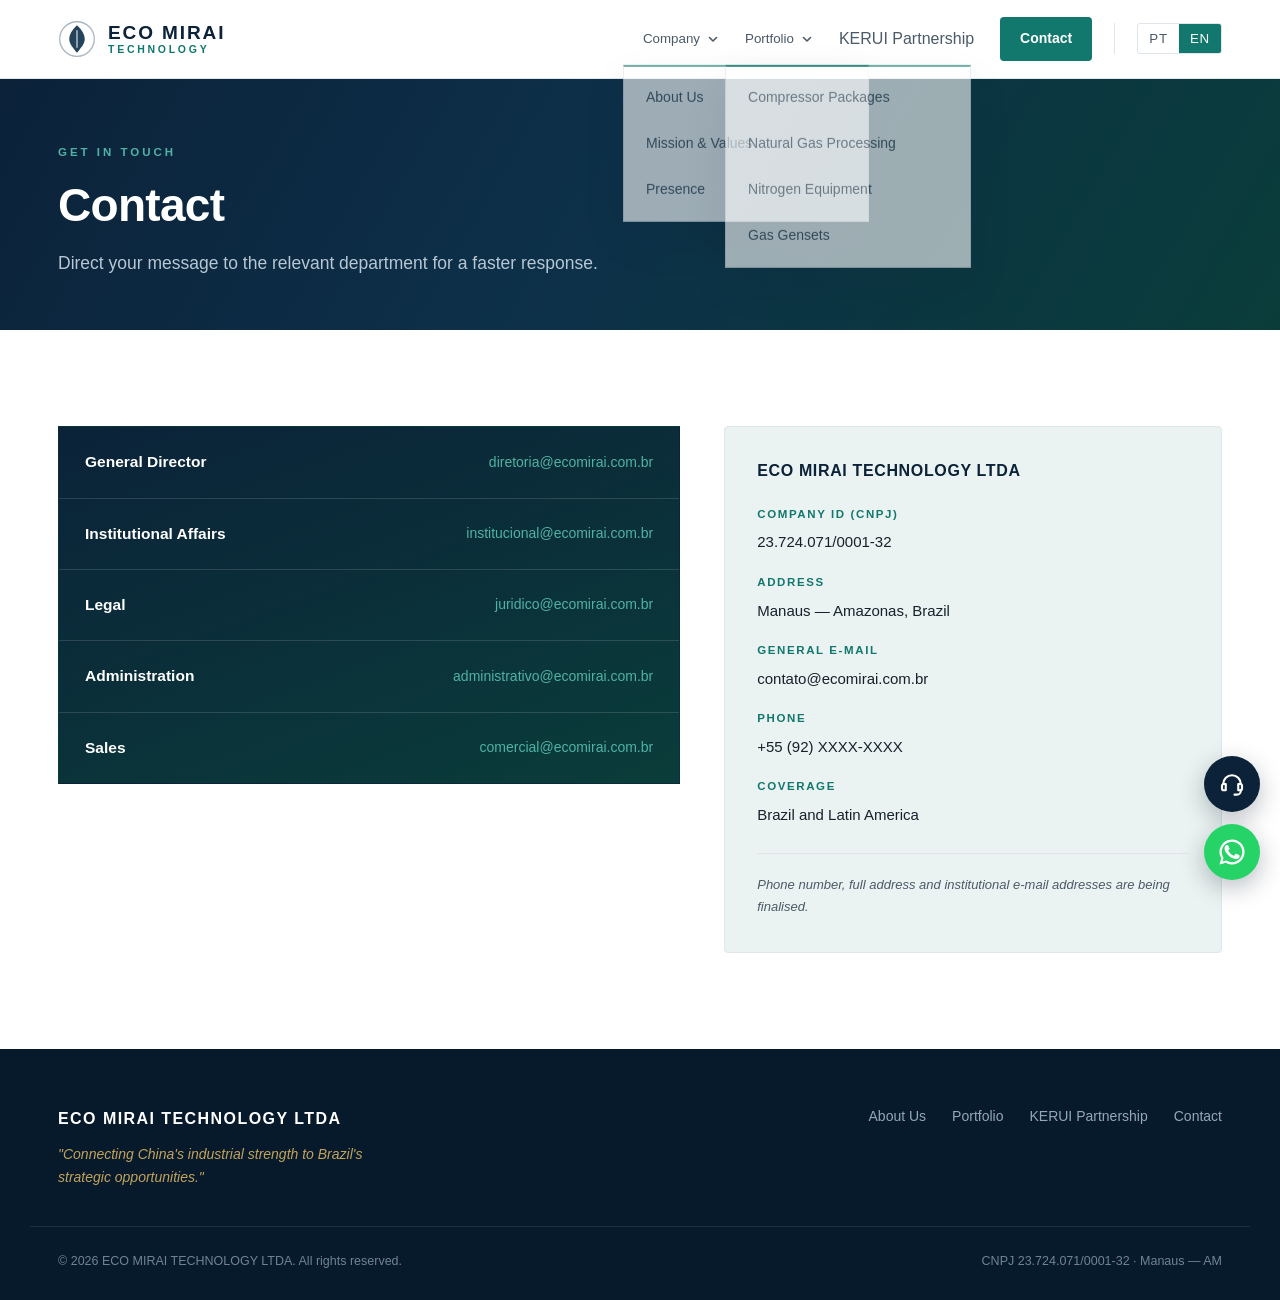
==== commit 2e9609c4: "Hero com carrossel, botoes flutuantes e limpeza de codigo Hero (home): - Fundo em carrossel de 3 cen" ====
--- a/contato.html
+++ b/contato.html
@@ -139,6 +139,29 @@
   </div>
 </footer>
 
+<!-- ============ BOTÕES FLUTUANTES (WhatsApp + SAC/FAQ) ============ -->
+<!-- ATENCAO: o numero do WhatsApp abaixo (5592000000000) e PROVISORIO.
+     Substituir pelo numero real (formato: 55 + DDD + numero, so digitos)
+     antes de publicar. Ver README. -->
+<div class="fab">
+  <a class="fab__btn fab__btn--sac" href="mailto:sac@ecomirai.com.br?subject=SAC%20%2F%20FAQ%20%E2%80%94%20ECO%20MIRAI"
+     data-i18n-aria="fab.sac" data-i18n-title="fab.sac" aria-label="SAC / FAQ por e-mail" title="SAC / FAQ por e-mail">
+    <svg viewBox="0 0 24 24" fill="none" stroke="currentColor" stroke-width="1.7" stroke-linecap="round" stroke-linejoin="round" aria-hidden="true">
+      <path d="M5 12a7 7 0 0 1 14 0"/>
+      <path d="M4 13.5a1.5 1.5 0 0 1 1.5-1.5H7v5H5.5A1.5 1.5 0 0 1 4 15.5Z"/>
+      <path d="M20 13.5a1.5 1.5 0 0 0-1.5-1.5H17v5h1.5a1.5 1.5 0 0 0 1.5-1.5Z"/>
+      <path d="M19 17v.5a3 3 0 0 1-3 3h-2"/>
+    </svg>
+  </a>
+  <a class="fab__btn fab__btn--wa" href="https://wa.me/5592000000000" target="_blank" rel="noopener"
+     data-i18n-aria="fab.whatsapp" data-i18n-title="fab.whatsapp" aria-label="Fale pelo WhatsApp" title="Fale pelo WhatsApp">
+    <svg viewBox="0 0 24 24" fill="currentColor" aria-hidden="true">
+      <path d="M12 2a10 10 0 0 0-8.6 15.06L2 22l5.06-1.33A10 10 0 1 0 12 2Zm0 18.2a8.2 8.2 0 0 1-4.18-1.14l-.3-.18-3.1.81.83-3.02-.2-.31A8.2 8.2 0 1 1 12 20.2Z"/>
+      <path d="M17.5 14.4c-.3-.15-1.77-.87-2.04-.97-.27-.1-.47-.15-.67.15-.2.3-.77.97-.94 1.17-.17.2-.35.22-.65.07-.3-.15-1.26-.46-2.4-1.48-.89-.79-1.49-1.77-1.66-2.07-.17-.3-.02-.46.13-.61.13-.13.3-.35.45-.52.15-.17.2-.3.3-.5.1-.2.05-.37-.02-.52-.08-.15-.67-1.62-.92-2.22-.24-.58-.49-.5-.67-.51h-.57c-.2 0-.52.07-.8.37-.27.3-1.04 1.02-1.04 2.49 0 1.47 1.07 2.89 1.22 3.09.15.2 2.1 3.2 5.08 4.49.71.31 1.26.49 1.69.63.71.23 1.36.19 1.87.12.57-.09 1.77-.72 2.02-1.42.25-.7.25-1.3.17-1.42-.07-.12-.27-.2-.57-.35Z"/>
+    </svg>
+  </a>
+</div>
+
 <script src="js/i18n.js"></script>
 <script src="js/main.js"></script>
 </body>
--- a/css/styles.css
+++ b/css/styles.css
@@ -124,7 +124,8 @@
 }
 .nav__cta:hover{background:var(--teal-500);color:#fff}
 
-.burger{display:none;flex-direction:column;gap:5px;background:none;border:0;padding:8px;cursor:pointer;margin-left:auto}
+/* 44x44: alvo de toque confortavel (as 3 linhas ficam centradas) */
+.burger{display:none;flex-direction:column;align-items:center;justify-content:center;gap:5px;width:44px;height:44px;background:none;border:0;padding:0;cursor:pointer;margin-left:auto}
 .burger span{display:block;width:24px;height:2px;background:var(--navy-800);transition:transform .25s,opacity .2s}
 .burger[aria-expanded="true"] span:nth-child(1){transform:translateY(7px) rotate(45deg)}
 .burger[aria-expanded="true"] span:nth-child(2){opacity:0}
@@ -166,11 +167,22 @@
 }
 .hero__actions{display:flex;gap:14px;flex-wrap:wrap}
 
-.hero__stats{position:relative;border-top:1px solid rgba(255,255,255,.13);background:rgba(7,26,44,.55)}
-.hero__stats-grid{display:grid;grid-template-columns:repeat(4,1fr);gap:1px;background:rgba(255,255,255,.09)}
-.stat{background:rgba(7,26,44,.6);padding:28px 26px;display:flex;flex-direction:column;gap:8px}
-.stat__value{font-size:26px;font-weight:700;letter-spacing:-.01em;color:var(--gold-500)}
-.stat__label{font-size:13px;line-height:1.5;color:#a9bccb}
+/* ---------- Indicadores: base do MESMO hero (sem caixa separada) ----------
+   Fundo transparente: eles repousam sobre a zona escura do hero (ver o
+   escurecimento vertical em .hero__bg::after), formando uma peca unica com
+   o titulo. So um filete sutil separa dos botoes acima. */
+.hero__stats{position:relative;z-index:2;margin-top:46px}
+.hero__stats-grid{display:grid;grid-template-columns:repeat(4,1fr);gap:0}
+/* Sem caixa nem fundo: so divisorias verticais finas entre as colunas.
+   O texto assenta direto na zona escura do hero (ver .hero__bg::after). */
+.stat{
+  background:transparent;padding:4px 30px;
+  display:flex;flex-direction:column;gap:9px;
+  border-left:1px solid rgba(255,255,255,.11);
+}
+.stat:first-child{border-left:0;padding-left:0}
+.stat__value{font-size:31px;font-weight:700;letter-spacing:-.015em;color:var(--gold-500);line-height:1}
+.stat__label{font-size:13.5px;line-height:1.5;color:#c3d2dd}
 
 /* ---------- Sections ---------- */
 .section{padding:96px 0}
@@ -261,24 +273,6 @@
 .area h3{font-size:18px;color:var(--navy-800);margin-bottom:12px;line-height:1.35}
 .area p{font-size:14.5px;color:var(--ink-soft);line-height:1.7}
 
-/* ---------- Soluções ---------- */
-.sol-grid{
-  display:grid;grid-template-columns:repeat(3,1fr);
-  gap:1px;background:rgba(255,255,255,.1);
-  border:1px solid rgba(255,255,255,.1);
-}
-.sol-grid li{
-  background:var(--navy-800);padding:24px 26px;
-  font-size:15px;color:#cfdbe4;display:flex;align-items:flex-start;gap:12px;
-  transition:background .25s,color .25s;
-}
-.sol-grid li::before{
-  content:"";flex-shrink:0;width:7px;height:7px;margin-top:9px;
-  background:var(--teal-300);transform:rotate(45deg);transition:background .25s;
-}
-.sol-grid li:hover{background:var(--navy-700);color:#fff}
-.sol-grid li:hover::before{background:var(--gold-500)}
-
 /* ---------- Galeria ---------- */
 .gallery{display:grid;grid-template-columns:repeat(3,1fr);gap:26px}
 .shot{margin:0}
@@ -338,7 +332,6 @@
 .kerui{display:grid;grid-template-columns:1.35fr 1fr;gap:60px;align-items:start}
 .kerui__text p{color:var(--ink-soft)}
 .kerui__text .sec-head__title{margin-bottom:20px}
-.kerui__sub{font-weight:600;color:var(--navy-700)!important;margin-bottom:16px}
 
 .checklist{display:grid;gap:12px}
 .checklist li{
@@ -480,8 +473,11 @@
 @media (max-width:1024px){
   .about,.kerui,.twocol,.contact,.presence{grid-template-columns:1fr;gap:40px}
   .presence__map{max-width:440px;margin:0 auto}
-  .values,.areas,.sol-grid,.gallery{grid-template-columns:repeat(2,1fr)}
-  .hero__stats-grid{grid-template-columns:repeat(2,1fr)}
+  .values,.areas,.gallery{grid-template-columns:repeat(2,1fr)}
+  .hero__stats-grid{grid-template-columns:repeat(2,1fr);gap:26px 0}
+  /* Em 2 colunas, a divisoria vertical so entre as colunas (itens pares);
+     os impares (inicio de linha) ficam rentes a esquerda, como o 1o. */
+  .hero__stats .stat:nth-child(odd){border-left:0;padding-left:0}
   .section{padding:76px 0}
 }
 
@@ -525,7 +521,10 @@
 @media (max-width:640px){
   .container{padding:0 20px}
   .hero__inner{padding:78px 20px 68px}
-  .values,.areas,.sol-grid,.vm,.hero__stats-grid,.gallery{grid-template-columns:1fr}
+  .values,.areas,.vm,.hero__stats-grid,.gallery{grid-template-columns:1fr}
+  /* Empilhado: as divisorias verticais nao fazem sentido; troca por respiro */
+  .hero__stats-grid{gap:24px 0}
+  .stat{border-left:0;padding-left:0}
   /* No celular as setas ficam sobrepostas às bordas, para a imagem
      aproveitar toda a largura — senão a ampliação fica menor que a miniatura. */
   .lightbox{padding:16px;gap:0}
@@ -793,6 +792,15 @@
    do gradiente de fundo. Agora ele abre para o petroleo a direita. */
 .hero__bg::after{
   background:
+    /* Escurecimento vertical: a arte do carrossel se dissolve no escuro na
+       base, formando a zona onde os indicadores repousam. Transicao suave =
+       sem emenda entre "imagem" e "numeros". */
+    linear-gradient(to bottom,
+      transparent 40%,
+      rgba(6,17,28,.55) 62%,
+      rgba(6,17,28,.9) 82%,
+      rgba(6,17,28,.97) 100%),
+    /* Diagonal: mantem o texto legivel a esquerda e o petroleo a direita. */
     linear-gradient(100deg,
       rgba(7,26,44,.92) 0%,
       rgba(9,45,62,.80) 42%,
@@ -800,15 +808,6 @@
       rgba(12,92,84,.50) 100%);
 }
 
-/* Faixa de indicadores em petroleo, e nao em preto-azulado */
-.hero__stats{
-  background:linear-gradient(90deg,rgba(7,26,44,.72) 0%,rgba(9,58,56,.72) 100%);
-  border-top-color:rgba(127,212,200,.28);
-}
-.hero__stats-grid{background:rgba(127,212,200,.18)}
-.stat{background:transparent}
-.stat__value{color:var(--gold-500)}
-
 /* ---------- Secoes claras ganham um fundo levemente petroleo ---------- */
 .section--alt{background:var(--teal-050)}
 .section--alt .line{border-color:#cfe2de}
@@ -838,6 +837,27 @@
 
 /* ---------- Destaque Ariel em petroleo ---------- */
 .highlight{background:linear-gradient(135deg,var(--navy-800) 0%,var(--teal-700) 100%)}
+
+/* ---------- Texto sobre superficies escuras ----------
+   A cor do texto passa a ser definida pelo FUNDO, e nao por uma classe
+   modificadora no proprio elemento (.sec-head--light). Sem isto, qualquer
+   componente pensado para fundo claro que caia numa secao escura renderiza
+   escuro sobre escuro — foi o que aconteceu com o bloco da KERUI na home. */
+.section--dark .sec-head__title,
+.pagehead--dark .sec-head__title{color:#fff}
+
+.section--dark .sec-head__kicker,
+.pagehead--dark .sec-head__kicker{color:var(--teal-300)}
+
+.section--dark .sec-head__lead,
+.section--dark .lead,
+.section--dark .kerui__text p,
+.section--dark .checklist li,
+.pagehead--dark .sec-head__lead{color:#c6d5e0}
+
+/* Marcador da lista tambem precisa clarear para aparecer no escuro */
+.section--dark .checklist li::before{background:rgba(127,212,200,.18)}
+.section--dark .checklist li::after{border-color:var(--teal-300)}
 
 /* ---------- Cartao da missao acompanha o mesmo degrade ---------- */
 .vm__card--accent{
@@ -888,3 +908,44 @@
 .case--latam .case__place{color:var(--teal-500)}
 /* Dentro de secao ja tingida, o cartao precisa voltar ao branco para destacar */
 .section--alt .case{background:#fff}
+
+/* ==========================================================================
+   Hero: carrossel de fundos (3 cenas com fade)
+   ========================================================================== */
+.hero__slide{position:absolute;inset:0;z-index:0;opacity:0;transition:opacity 1.2s var(--ease)}
+.hero__slide.is-active{opacity:1}
+/* O degrade de leitura precisa ficar acima dos slides e abaixo do texto */
+.hero__bg::after{z-index:1}
+.hero__inner{z-index:2}
+@media (prefers-reduced-motion:reduce){
+  /* Sem animacao: mostra apenas a primeira cena, sem transicao */
+  .hero__slide{transition:none}
+}
+
+/* ==========================================================================
+   Botoes flutuantes (WhatsApp + SAC/FAQ)
+   ========================================================================== */
+.fab{
+  position:fixed;right:20px;bottom:20px;z-index:300;
+  display:flex;flex-direction:column;gap:12px;
+}
+.fab__btn{
+  width:56px;height:56px;border-radius:50%;
+  display:flex;align-items:center;justify-content:center;
+  box-shadow:0 8px 24px rgba(7,26,44,.28);
+  transition:transform .2s var(--ease),box-shadow .2s;
+}
+.fab__btn:hover{transform:translateY(-3px);box-shadow:0 14px 32px rgba(7,26,44,.38)}
+.fab__btn:focus-visible{outline:3px solid var(--teal-300);outline-offset:3px}
+.fab__btn svg{width:30px;height:30px;display:block}
+/* SAC em cima, WhatsApp embaixo (mais perto do polegar) */
+.fab__btn--sac{background:var(--navy-800);color:#fff}
+.fab__btn--sac:hover{background:var(--teal-500)}
+.fab__btn--wa{background:#25d366;color:#fff}
+.fab__btn--wa:hover{background:#1ebe5a}
+
+@media (max-width:640px){
+  .fab{right:14px;bottom:14px;gap:10px}
+  .fab__btn{width:50px;height:50px}
+  .fab__btn svg{width:26px;height:26px}
+}
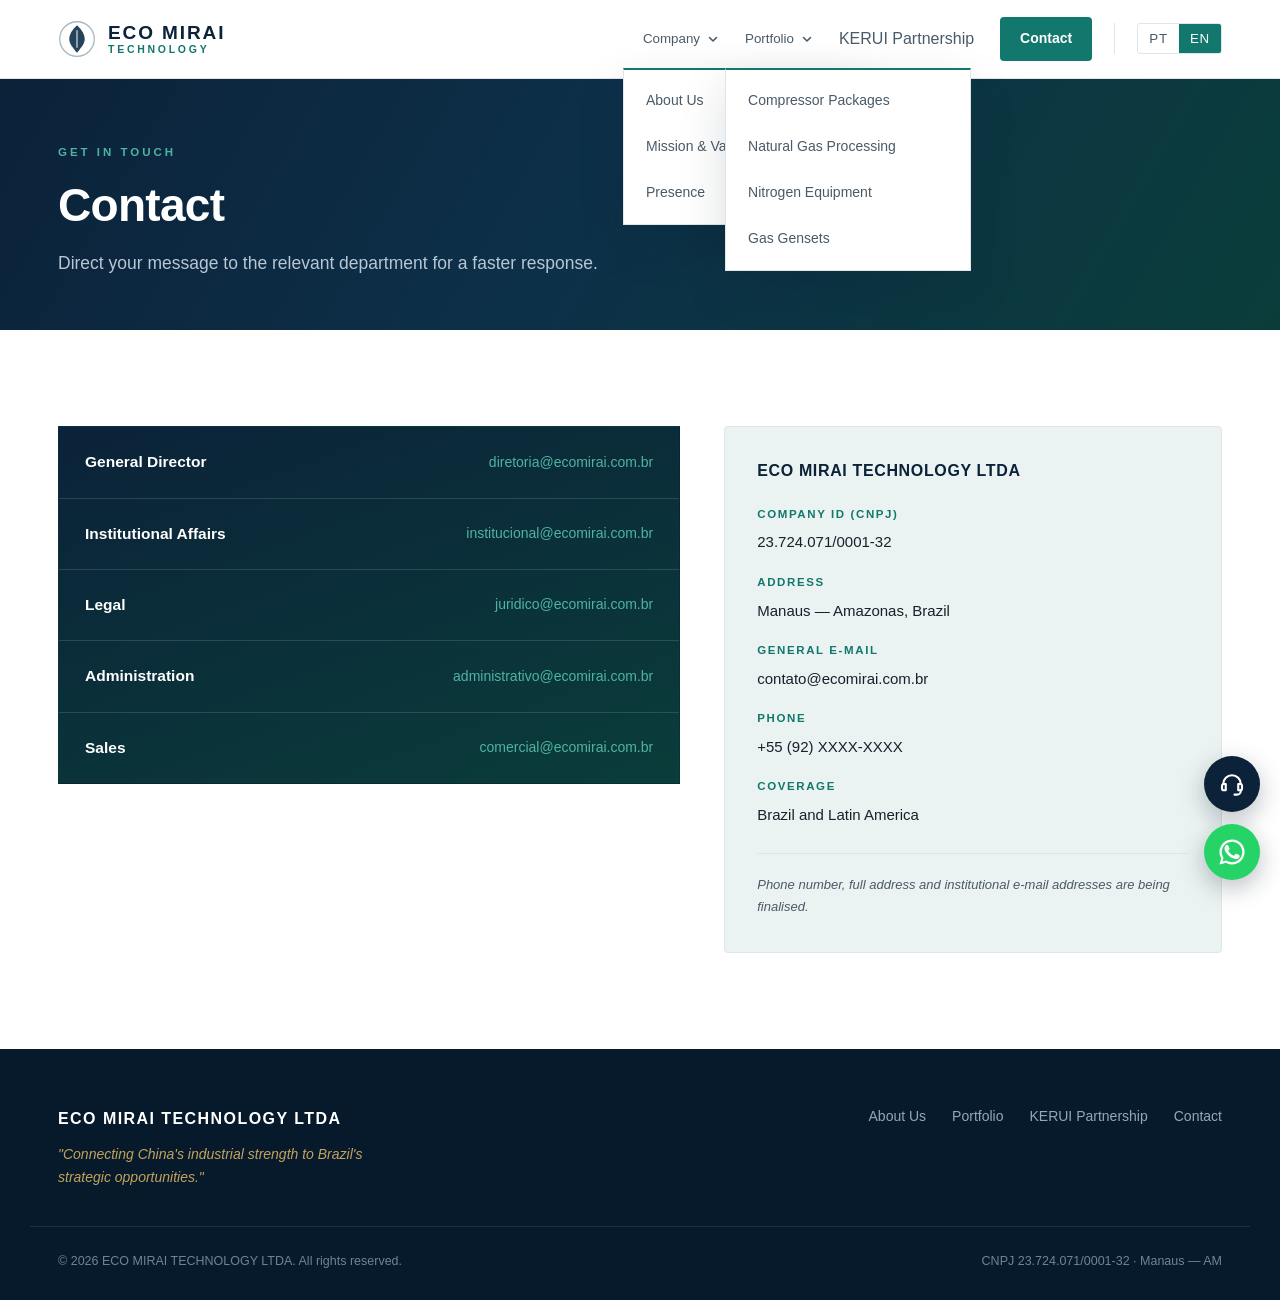
==== commit 086e8906: "Ativa o botao de WhatsApp com numero real Substitui o placeholder 5592000000000 pelo numero informad" ====
--- a/contato.html
+++ b/contato.html
@@ -140,9 +140,8 @@
 </footer>
 
 <!-- ============ BOTÕES FLUTUANTES (WhatsApp + SAC/FAQ) ============ -->
-<!-- ATENCAO: o numero do WhatsApp abaixo (5592000000000) e PROVISORIO.
-     Substituir pelo numero real (formato: 55 + DDD + numero, so digitos)
-     antes de publicar. Ver README. -->
+<!-- Numero do WhatsApp: 55 + DDD + numero, so digitos. Atual: (11) 93301-3000,
+     informado como TEMPORARIO pelo cliente. Ver README. -->
 <div class="fab">
   <a class="fab__btn fab__btn--sac" href="mailto:sac@ecomirai.com.br?subject=SAC%20%2F%20FAQ%20%E2%80%94%20ECO%20MIRAI"
      data-i18n-aria="fab.sac" data-i18n-title="fab.sac" aria-label="SAC / FAQ por e-mail" title="SAC / FAQ por e-mail">
@@ -153,7 +152,7 @@
       <path d="M19 17v.5a3 3 0 0 1-3 3h-2"/>
     </svg>
   </a>
-  <a class="fab__btn fab__btn--wa" href="https://wa.me/5592000000000" target="_blank" rel="noopener"
+  <a class="fab__btn fab__btn--wa" href="https://wa.me/5511933013000" target="_blank" rel="noopener"
      data-i18n-aria="fab.whatsapp" data-i18n-title="fab.whatsapp" aria-label="Fale pelo WhatsApp" title="Fale pelo WhatsApp">
     <svg viewBox="0 0 24 24" fill="currentColor" aria-hidden="true">
       <path d="M12 2a10 10 0 0 0-8.6 15.06L2 22l5.06-1.33A10 10 0 1 0 12 2Zm0 18.2a8.2 8.2 0 0 1-4.18-1.14l-.3-.18-3.1.81.83-3.02-.2-.31A8.2 8.2 0 1 1 12 20.2Z"/>
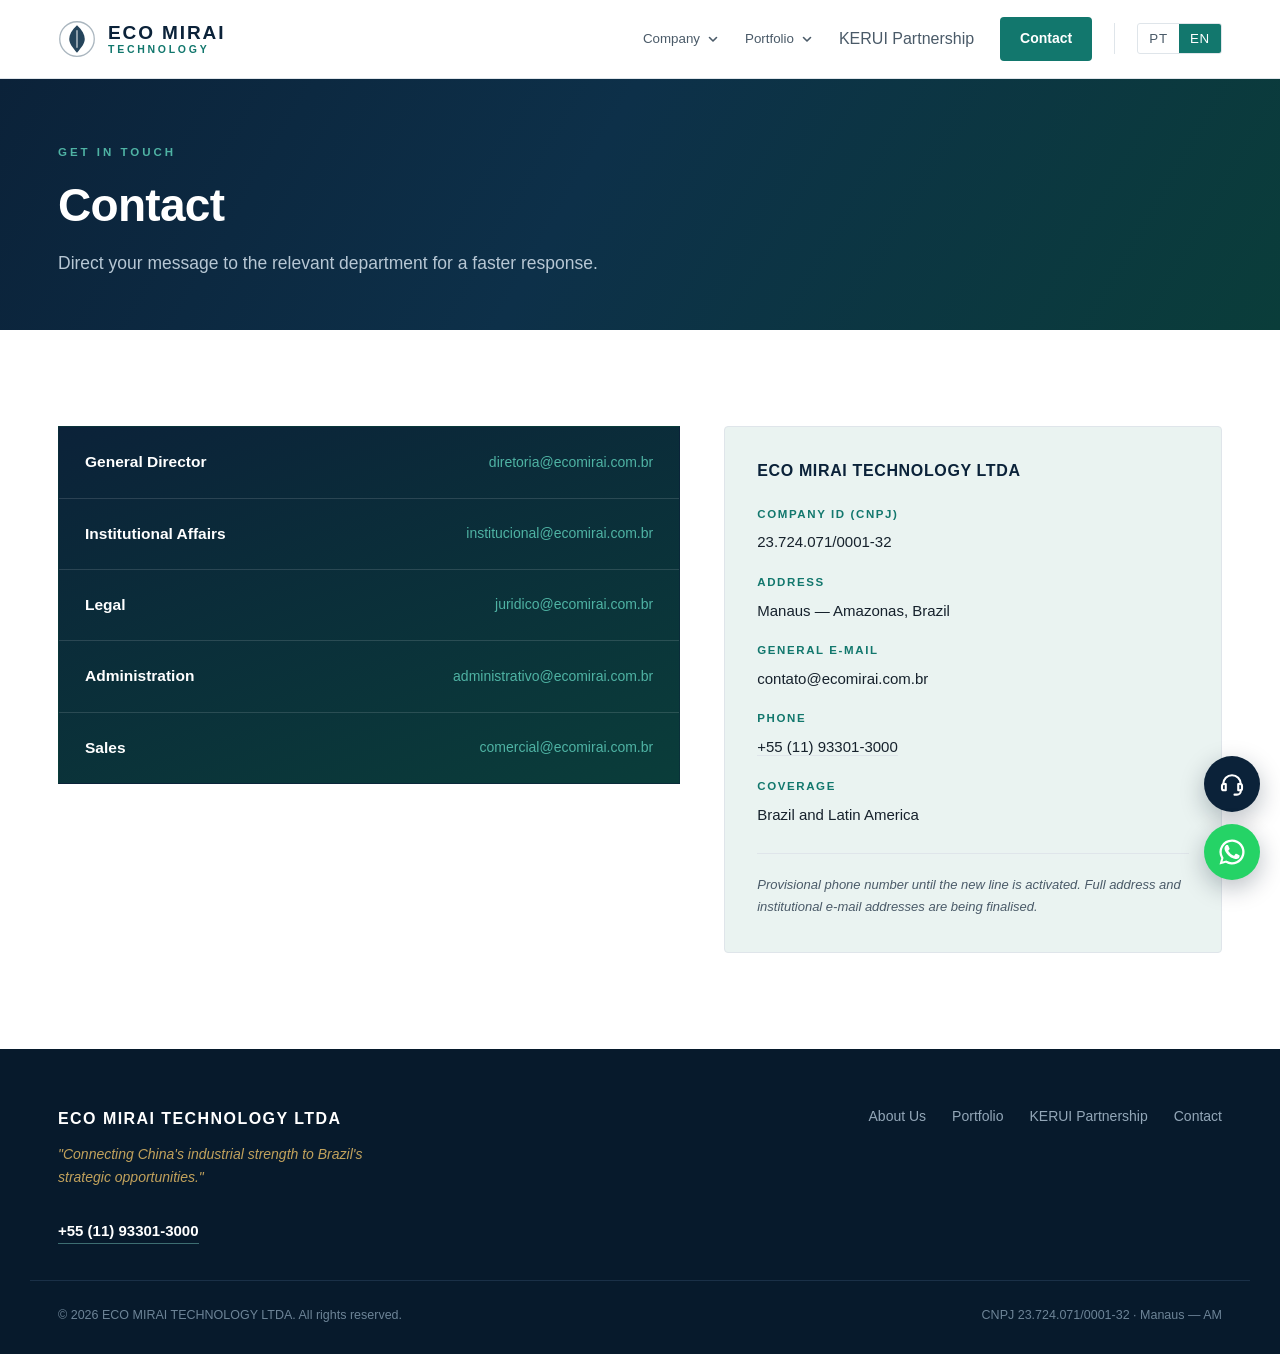
==== commit 1d744403: "Publica o telefone provisorio no rodape e na pagina de contato O numero (11) 93301-3000 agora aparec" ====
--- a/contato.html
+++ b/contato.html
@@ -109,7 +109,7 @@
           <li><span data-i18n="contact.i1">CNPJ</span><strong>23.724.071/0001-32</strong></li>
           <li><span data-i18n="contact.i2">Endereço</span><strong data-i18n="contact.i2v">Manaus — Amazonas, Brasil</strong></li>
           <li><span data-i18n="contact.i3">E-mail geral</span><strong>contato@ecomirai.com.br</strong></li>
-          <li><span data-i18n="contact.i4">Telefone</span><strong>+55 (92) XXXX-XXXX</strong></li>
+          <li><span data-i18n="contact.i4">Telefone</span><strong><a class="tel-link" href="tel:+5511933013000">+55 (11) 93301-3000</a></strong></li>
           <li><span data-i18n="contact.i5">Atendimento</span><strong data-i18n="contact.i5v">Brasil e América Latina</strong></li>
         </ul>
         <p class="contact__note" data-i18n="contact.note">Telefone, endereço completo e e-mails institucionais em processo de definição final.</p>
@@ -125,6 +125,7 @@
     <div class="footer__brand">
       <strong>ECO MIRAI TECHNOLOGY LTDA</strong>
       <p data-i18n="footer.slogan">"Conectando a força industrial da China às oportunidades estratégicas do Brasil."</p>
+      <a class="footer__tel" href="tel:+5511933013000">+55 (11) 93301-3000</a>
     </div>
     <nav class="footer__nav">
       <a href="empresa.html" data-i18n="nav.about">Quem Somos</a>
--- a/css/styles.css
+++ b/css/styles.css
@@ -949,3 +949,16 @@
   .fab__btn{width:50px;height:50px}
   .fab__btn svg{width:26px;height:26px}
 }
+
+/* ---------- Telefone clicavel (tel:) ---------- */
+/* Rodape: abaixo do slogan, em todas as paginas */
+.footer__tel{
+  display:inline-block;margin-top:12px;
+  font-size:15px;font-weight:600;color:#fff;
+  border-bottom:1px solid rgba(127,212,200,.45);
+  transition:color .2s,border-color .2s;
+}
+.footer__tel:hover{color:var(--teal-300);border-color:var(--teal-300)}
+/* Pagina de contato: dentro da ficha corporativa */
+.tel-link{color:inherit;border-bottom:1px solid var(--line);transition:color .2s,border-color .2s}
+.tel-link:hover{color:var(--teal-500);border-color:var(--teal-500)}
